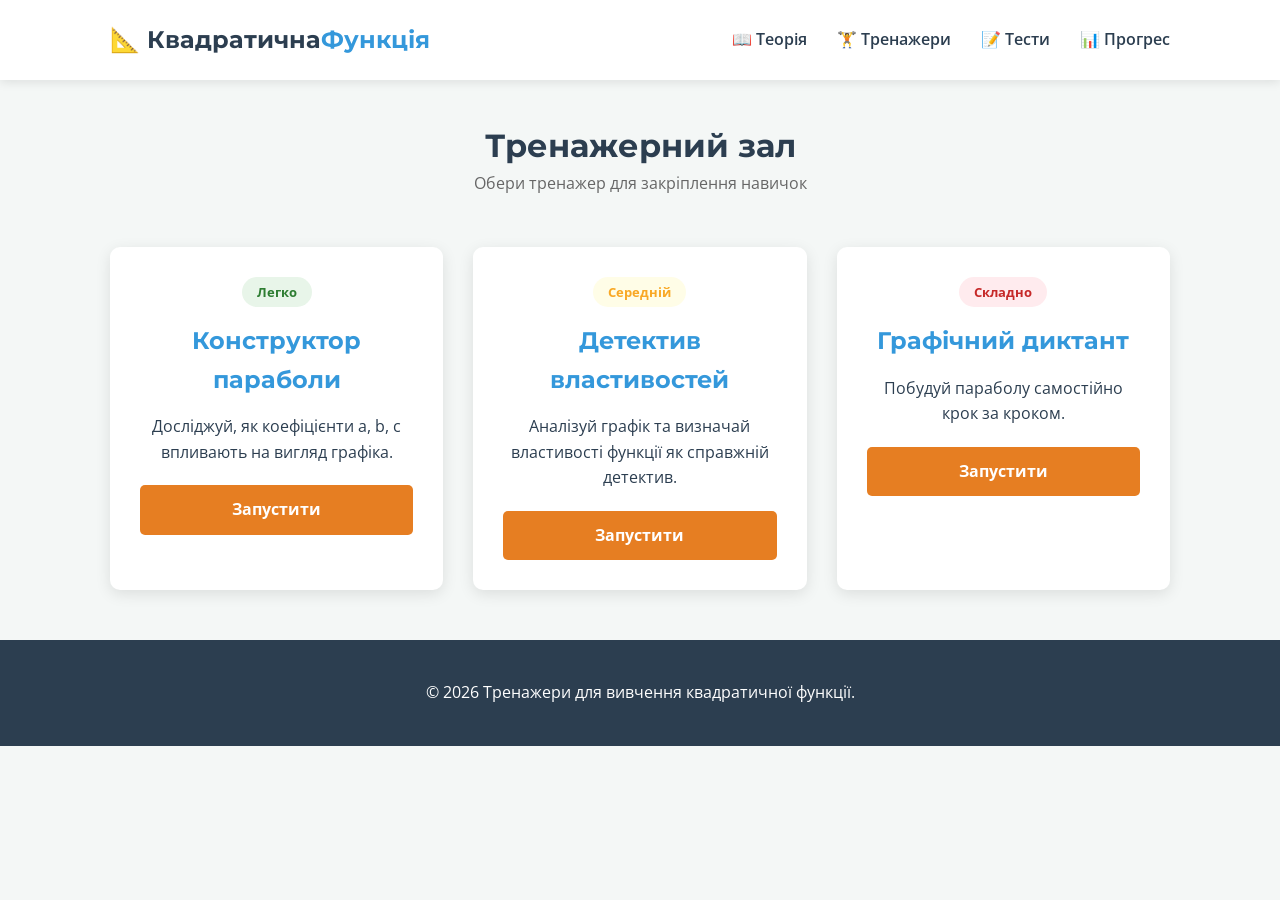
==== practice/index.html @ 88582018 "gemini відпрацював" ====
<!DOCTYPE html>
<html lang="uk">
<head>
    <meta charset="UTF-8">
    <meta name="viewport" content="width=device-width, initial-scale=1.0">
    <title>Тренажери | Квадратична функція</title>
    <link href="https://fonts.googleapis.com/css2?family=Montserrat:wght@400;700&family=Open+Sans:wght@400;600&display=swap" rel="stylesheet">
    <link rel="stylesheet" href="../styles/main.css">
    <style>
        .practice-grid {
            display: grid;
            grid-template-columns: repeat(auto-fit, minmax(300px, 1fr));
            gap: 30px;
            padding: 50px 0;
        }
        .trainer-card {
            background: white;
            padding: 30px;
            border-radius: 10px;
            box-shadow: 0 4px 15px rgba(0,0,0,0.1);
            text-align: center;
        }
        .trainer-card h2 { margin-bottom: 15px; color: var(--secondary-color); }
        .badge {
            display: inline-block;
            padding: 5px 15px;
            border-radius: 20px;
            font-size: 0.8rem;
            font-weight: 700;
            margin-bottom: 15px;
        }
        .badge-green { background: #e8f5e9; color: #2e7d32; }
        .badge-yellow { background: #fffde7; color: #f9a825; }
        .badge-red { background: #ffebee; color: #c62828; }
    </style>
</head>
<body>
    <header>
        <nav class="container">
            <div class="logo">
                <a href="../index.html">📐 Квадратична<span>Функція</span></a>
            </div>
            <ul class="nav-links">
                <li><a href="../theory/index.html">📖 Теорія</a></li>
                <li><a href="index.html" class="active">🏋️ Тренажери</a></li>
                <li><a href="../tests/index.html">📝 Тести</a></li>
                <li><a href="../index.html#progress">📊 Прогрес</a></li>
            </ul>
        </nav>
    </header>

    <main class="container">
        <h1 style="margin-top: 40px; text-align: center;">Тренажерний зал</h1>
        <p style="text-align: center; color: #666;">Обери тренажер для закріплення навичок</p>

        <div class="practice-grid">
            <div class="trainer-card">
                <span class="badge badge-green">Легко</span>
                <h2>Конструктор параболи</h2>
                <p>Досліджуй, як коефіцієнти a, b, c впливають на вигляд графіка.</p>
                <a href="constructor.html" class="btn btn-primary" style="display: block; margin-top: 20px;">Запустити</a>
            </div>
            <div class="trainer-card">
                <span class="badge badge-yellow">Середній</span>
                <h2>Детектив властивостей</h2>
                <p>Аналізуй графік та визначай властивості функції як справжній детектив.</p>
                <a href="detective.html" class="btn btn-primary" style="display: block; margin-top: 20px;">Запустити</a>
            </div>
            <div class="trainer-card">
                <span class="badge badge-red">Складно</span>
                <h2>Графічний диктант</h2>
                <p>Побудуй параболу самостійно крок за кроком.</p>
                <a href="dictation.html" class="btn btn-primary" style="display: block; margin-top: 20px;">Запустити</a>
            </div>
        </div>
    </main>

    <footer>
        <div class="container">
            <p>&copy; 2026 Тренажери для вивчення квадратичної функції.</p>
        </div>
    </footer>

    <script src="../scripts/main.js"></script>
</body>
</html>
---- styles/main.css ----
:root {
    --primary-color: #2c3e50;
    --secondary-color: #3498db;
    --accent-color: #e67e22;
    --light-color: #f4f7f6;
    --dark-color: #2c3e50;
    --white: #ffffff;
    --transition: all 0.3s ease;
}

* {
    margin: 0;
    padding: 0;
    box-sizing: border-box;
}

body {
    font-family: 'Open Sans', sans-serif;
    line-height: 1.6;
    color: var(--dark-color);
    background-color: var(--light-color);
}

h1, h2, h3, h4 {
    font-family: 'Montserrat', sans-serif;
    font-weight: 700;
}

.container {
    max-width: 1100px;
    margin: 0 auto;
    padding: 0 20px;
}

/* Header & Nav */
header {
    background: var(--white);
    box-shadow: 0 2px 10px rgba(0,0,0,0.1);
    position: sticky;
    top: 0;
    z-index: 1000;
}

nav {
    display: flex;
    justify-content: space-between;
    align-items: center;
    height: 80px;
}

.logo a {
    font-family: 'Montserrat', sans-serif;
    font-size: 1.5rem;
    text-decoration: none;
    color: var(--primary-color);
    font-weight: 700;
}

.logo span {
    color: var(--secondary-color);
}

.nav-links {
    display: flex;
    list-style: none;
}

.nav-links li {
    margin-left: 30px;
}

.nav-links a {
    text-decoration: none;
    color: var(--primary-color);
    font-weight: 600;
    transition: var(--transition);
}

.nav-links a:hover {
    color: var(--secondary-color);
}

/* Burger Menu */
.burger {
    display: none;
    cursor: pointer;
}

.burger div {
    width: 25px;
    height: 3px;
    background-color: var(--primary-color);
    margin: 5px;
    transition: var(--transition);
}

/* Hero Section */
.hero {
    background: linear-gradient(135deg, var(--primary-color), var(--secondary-color));
    color: var(--white);
    padding: 100px 0;
    text-align: center;
}

.hero h1 {
    font-size: 3rem;
    margin-bottom: 20px;
}

.hero p {
    font-size: 1.2rem;
    margin-bottom: 30px;
    max-width: 800px;
    margin-left: auto;
    margin-right: auto;
}

.hero-btns {
    display: flex;
    justify-content: center;
    gap: 20px;
}

.btn {
    padding: 12px 30px;
    border-radius: 5px;
    text-decoration: none;
    font-weight: 700;
    transition: var(--transition);
}

.btn-primary {
    background-color: var(--accent-color);
    color: var(--white);
}

.btn-primary:hover {
    background-color: #d35400;
}

.btn-secondary {
    background-color: transparent;
    color: var(--white);
    border: 2px solid var(--white);
}

.btn-secondary:hover {
    background-color: var(--white);
    color: var(--secondary-color);
}

/* Features */
.features {
    display: grid;
    grid-template-columns: repeat(auto-fit, minmax(300px, 1fr));
    gap: 30px;
    padding: 80px 0;
}

.feature-card {
    background: var(--white);
    padding: 40px;
    border-radius: 10px;
    text-align: center;
    box-shadow: 0 4px 15px rgba(0,0,0,0.05);
    transition: var(--transition);
}

.feature-card:hover {
    transform: translateY(-10px);
}

.feature-card .icon {
    font-size: 3rem;
    margin-bottom: 20px;
}

.feature-card h3 {
    margin-bottom: 15px;
}

/* Footer */
footer {
    background: var(--primary-color);
    color: var(--white);
    padding: 40px 0;
    text-align: center;
}

/* Responsive */
@media screen and (max-width: 768px) {
    .nav-links {
        position: fixed;
        right: 0px;
        height: 92vh;
        top: 8vh;
        background-color: var(--white);
        display: flex;
        flex-direction: column;
        align-items: center;
        width: 100%;
        transform: translateX(100%);
        transition: transform 0.5s ease-in;
    }

    .nav-links li {
        margin: 20px 0;
    }

    .burger {
        display: block;
    }

    .hero h1 {
        font-size: 2rem;
    }
}

.nav-active {
    transform: translateX(0%);
}

@keyframes navLinkFade {
    from {
        opacity: 0;
        transform: translateX(50px);
    }
    to {
        opacity: 1;
        transform: translateX(0px);
    }
}

.toggle .line1 {
    transform: rotate(-45deg) translate(-5px, 6px);
}

.toggle .line2 {
    opacity: 0;
}

.toggle .line3 {
    transform: rotate(45deg) translate(-5px, -6px);
}
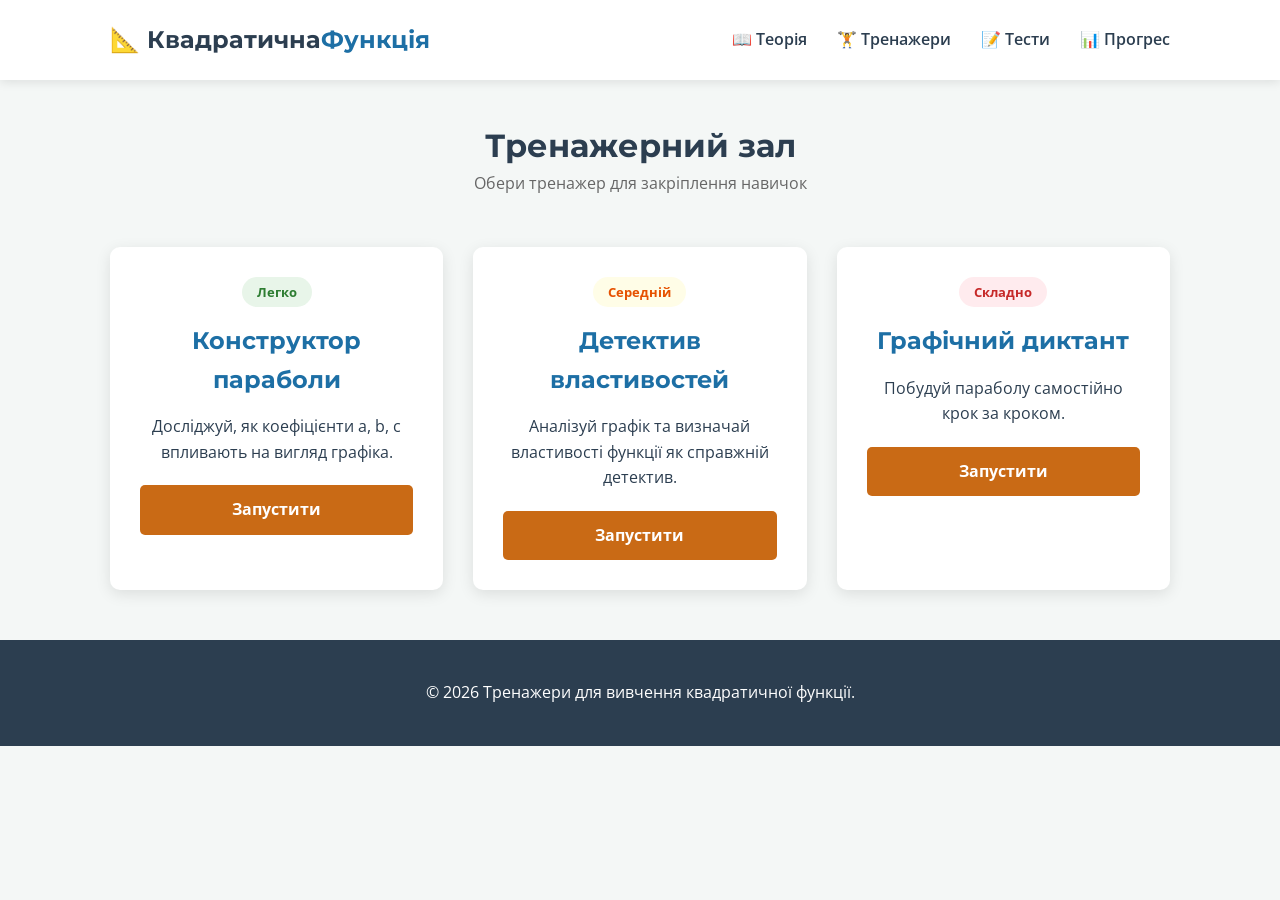
==== commit 3591bd80: "Refactor code structure for improved readability and maintainability" ====
--- a/practice/index.html
+++ b/practice/index.html
@@ -3,7 +3,10 @@
 <head>
     <meta charset="UTF-8">
     <meta name="viewport" content="width=device-width, initial-scale=1.0">
+    <meta name="description" content="Інтерактивні тренажери для вивчення квадратичної функції: конструктор, детектив, диктант.">
     <title>Тренажери | Квадратична функція</title>
+    <link rel="preconnect" href="https://fonts.googleapis.com">
+    <link rel="preconnect" href="https://fonts.gstatic.com" crossorigin>
     <link href="https://fonts.googleapis.com/css2?family=Montserrat:wght@400;700&family=Open+Sans:wght@400;600&display=swap" rel="stylesheet">
     <link rel="stylesheet" href="../styles/main.css">
     <style>
@@ -30,7 +33,7 @@
             margin-bottom: 15px;
         }
         .badge-green { background: #e8f5e9; color: #2e7d32; }
-        .badge-yellow { background: #fffde7; color: #f9a825; }
+        .badge-yellow { background: #fffde7; color: #e65100; }
         .badge-red { background: #ffebee; color: #c62828; }
     </style>
 </head>
--- a/styles/main.css
+++ b/styles/main.css
@@ -1,7 +1,7 @@
 :root {
     --primary-color: #2c3e50;
-    --secondary-color: #3498db;
-    --accent-color: #e67e22;
+    --secondary-color: #1d6fa5;
+    --accent-color: #c96a15;
     --light-color: #f4f7f6;
     --dark-color: #2c3e50;
     --white: #ffffff;
@@ -135,7 +135,7 @@
 }
 
 .btn-primary:hover {
-    background-color: #d35400;
+    background-color: #b35e12;
 }
 
 .btn-secondary {
